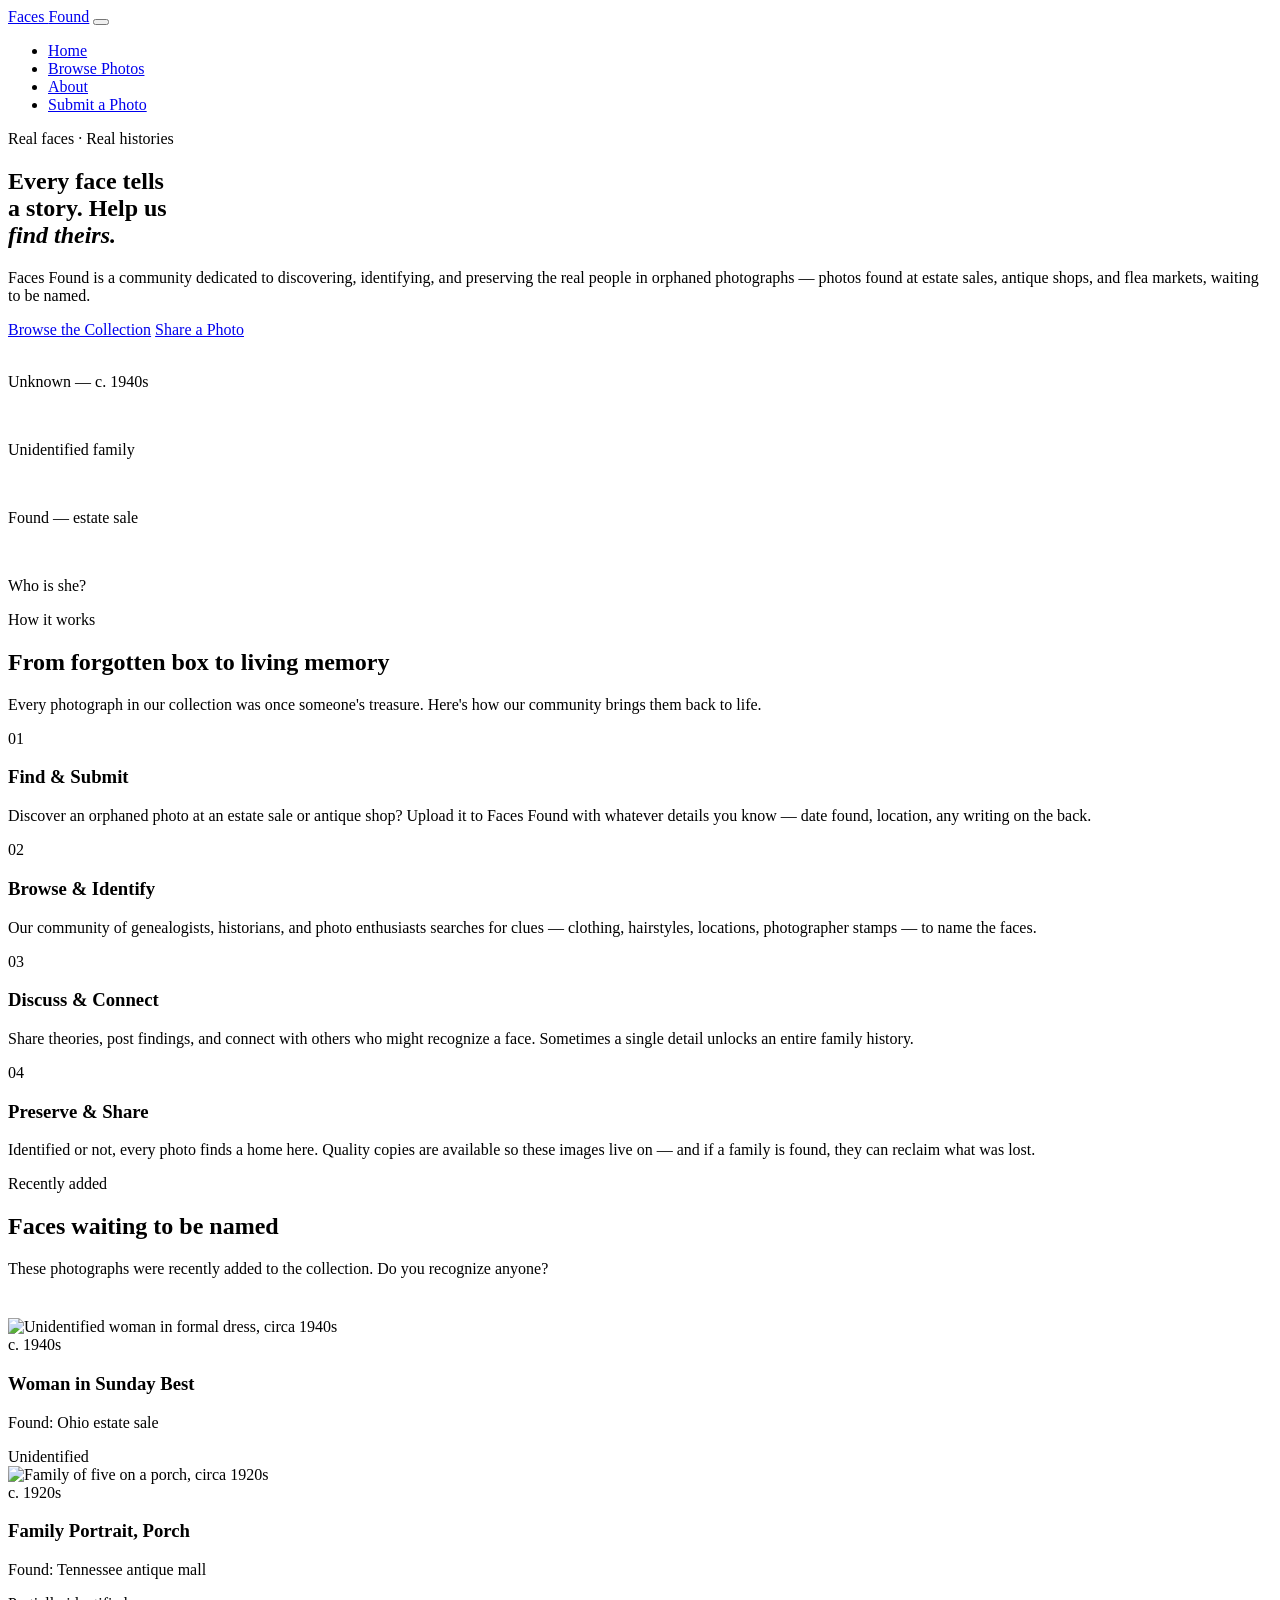
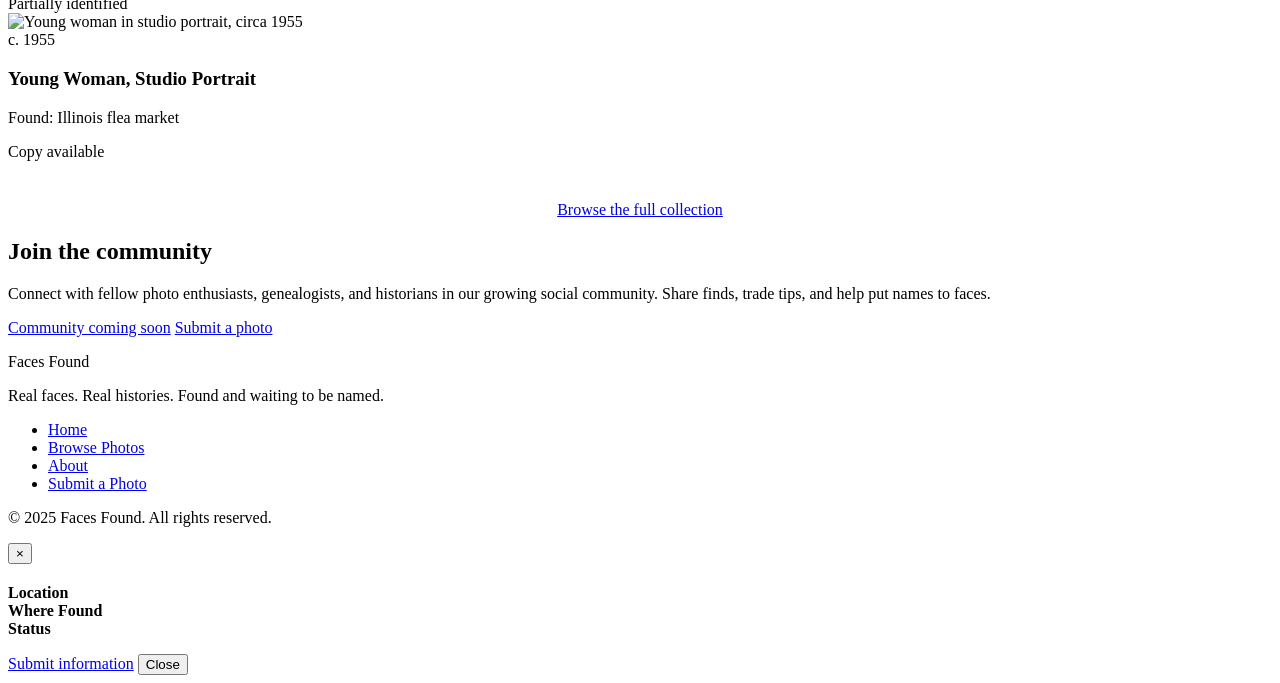
==== index.html @ 051d1e4d "Add files via upload" ====
<!DOCTYPE html>
<html lang="en">
<head>
  <meta charset="UTF-8" />
  <meta name="viewport" content="width=device-width, initial-scale=1.0" />
  <meta name="description" content="Faces Found — a community for discovering, identifying, and preserving real people in orphaned photographs found at estate sales and antique shops." />
  <title>Faces Found — Orphaned Photographs, Rediscovered</title>
  <link rel="stylesheet" href="css/style.css" />
</head>
<body>

  <!-- ── Navigation ── -->
  <nav class="nav" aria-label="Main navigation">
    <div class="nav__inner">
      <a href="index.html" class="nav__logo">Faces <span>Found</span></a>
      <button class="nav__toggle" aria-label="Toggle menu" aria-expanded="false">
        <span></span><span></span><span></span>
      </button>
      <ul class="nav__links">
        <li><a href="index.html">Home</a></li>
        <li><a href="gallery.html">Browse Photos</a></li>
        <li><a href="about.html">About</a></li>
        <li><a href="submit.html">Submit a Photo</a></li>
      </ul>
    </div>
  </nav>

  <!-- ── Hero ── -->
  <section class="hero" aria-label="Introduction">
    <div class="hero__inner">
      <div class="hero__text">
        <p class="hero__eyebrow">Real faces · Real histories</p>
        <h1 class="hero__headline">
          Every face tells<br>a story. Help us<br><em>find theirs.</em>
        </h1>
        <p class="hero__body">
          Faces Found is a community dedicated to discovering, identifying, and
          preserving the real people in orphaned photographs — photos found at
          estate sales, antique shops, and flea markets, waiting to be named.
        </p>
        <div class="hero__actions">
          <a href="gallery.html" class="btn btn--primary">Browse the Collection</a>
          <a href="submit.html" class="btn btn--outline">Share a Photo</a>
        </div>
      </div>

      <!-- Signature element: scattered polaroid cluster -->
      <div class="hero__photos" aria-hidden="true">
        <div class="hero__photo">
          <img src="https://images.unsplash.com/photo-1558618666-fcd25c85cd64?w=300&h=240&fit=crop&auto=format&q=60" alt="" />
          <p class="caption">Unknown — c. 1940s</p>
        </div>
        <div class="hero__photo">
          <img src="https://images.unsplash.com/photo-1547036967-23d11aacaee0?w=300&h=240&fit=crop&auto=format&q=60" alt="" />
          <p class="caption">Unidentified family</p>
        </div>
        <div class="hero__photo">
          <img src="https://images.unsplash.com/photo-1504198458649-3128b932f49e?w=300&h=240&fit=crop&auto=format&q=60" alt="" />
          <p class="caption">Found — estate sale</p>
        </div>
        <div class="hero__photo">
          <img src="https://images.unsplash.com/photo-1508214751196-bcfd4ca60f91?w=300&h=240&fit=crop&auto=format&q=60" alt="" />
          <p class="caption">Who is she?</p>
        </div>
      </div>
    </div>
  </section>

  <!-- ── How It Works ── -->
  <section class="section section--alt">
    <div class="container">
      <p class="section__label">How it works</p>
      <h2 class="section__title">From forgotten box to living memory</h2>
      <p class="section__sub">
        Every photograph in our collection was once someone's treasure.
        Here's how our community brings them back to life.
      </p>

      <div class="steps">
        <div class="step">
          <div class="step__number">01</div>
          <h3 class="step__title">Find &amp; Submit</h3>
          <p class="step__body">
            Discover an orphaned photo at an estate sale or antique shop?
            Upload it to Faces Found with whatever details you know — date found,
            location, any writing on the back.
          </p>
        </div>
        <div class="step">
          <div class="step__number">02</div>
          <h3 class="step__title">Browse &amp; Identify</h3>
          <p class="step__body">
            Our community of genealogists, historians, and photo enthusiasts
            searches for clues — clothing, hairstyles, locations, photographer
            stamps — to name the faces.
          </p>
        </div>
        <div class="step">
          <div class="step__number">03</div>
          <h3 class="step__title">Discuss &amp; Connect</h3>
          <p class="step__body">
            Share theories, post findings, and connect with others who might
            recognize a face. Sometimes a single detail unlocks an entire family history.
          </p>
        </div>
        <div class="step">
          <div class="step__number">04</div>
          <h3 class="step__title">Preserve &amp; Share</h3>
          <p class="step__body">
            Identified or not, every photo finds a home here. Quality copies
            are available so these images live on — and if a family is found,
            they can reclaim what was lost.
          </p>
        </div>
      </div>
    </div>
  </section>

  <!-- ── Recent Photos preview ── -->
  <section class="section">
    <div class="container">
      <p class="section__label">Recently added</p>
      <h2 class="section__title">Faces waiting to be named</h2>
      <p class="section__sub">
        These photographs were recently added to the collection.
        Do you recognize anyone?
      </p>

      <div class="gallery-grid" style="margin-top: 2.5rem;">

        <div class="photo-card"
          data-img="https://images.unsplash.com/photo-1558618666-fcd25c85cd64?w=600&h=450&fit=crop&auto=format&q=70"
          data-era="c. 1940s"
          data-title="Woman in Sunday Best"
          data-location="Unknown"
          data-found="Ohio estate sale, 2024"
          data-status="Unidentified"
          data-category="portrait"
          data-desc="A formally dressed woman, estimated mid-30s. Photo back reads only 'For Mother, with love.' Photographer stamp is partially legible — possibly a studio in the Midwest."
          tabindex="0" role="button" aria-label="View photo: Woman in Sunday Best">
          <img class="photo-card__img" src="https://images.unsplash.com/photo-1558618666-fcd25c85cd64?w=400&h=300&fit=crop&auto=format&q=60" alt="Unidentified woman in formal dress, circa 1940s" />
          <div class="photo-card__meta">
            <span class="photo-card__era">c. 1940s</span>
            <h3 class="photo-card__title">Woman in Sunday Best</h3>
            <p class="photo-card__location">Found: Ohio estate sale</p>
            <span class="photo-card__status status--unknown">Unidentified</span>
          </div>
        </div>

        <div class="photo-card"
          data-img="https://images.unsplash.com/photo-1547036967-23d11aacaee0?w=600&h=450&fit=crop&auto=format&q=70"
          data-era="c. 1920s"
          data-title="Family Portrait, Porch"
          data-location="Southern US"
          data-found="Tennessee antique mall, 2023"
          data-status="Partially identified"
          data-category="family"
          data-desc="A family of five on a farmhouse porch. The older man has been tentatively identified as matching the Johnson family of rural Tennessee, but not confirmed. Three children unidentified."
          tabindex="0" role="button" aria-label="View photo: Family Portrait, Porch">
          <img class="photo-card__img" src="https://images.unsplash.com/photo-1547036967-23d11aacaee0?w=400&h=300&fit=crop&auto=format&q=60" alt="Family of five on a porch, circa 1920s" />
          <div class="photo-card__meta">
            <span class="photo-card__era">c. 1920s</span>
            <h3 class="photo-card__title">Family Portrait, Porch</h3>
            <p class="photo-card__location">Found: Tennessee antique mall</p>
            <span class="photo-card__status status--identified">Partially identified</span>
          </div>
        </div>

        <div class="photo-card"
          data-img="https://images.unsplash.com/photo-1508214751196-bcfd4ca60f91?w=600&h=450&fit=crop&auto=format&q=70"
          data-era="c. 1955"
          data-title="Young Woman, Studio Portrait"
          data-location="Unknown"
          data-found="Illinois flea market, 2024"
          data-status="Unidentified"
          data-category="portrait"
          data-desc="Professional studio portrait. Subject appears to be late teens or early twenties. Handwritten on back: 'June 1955 — always yours.' No studio mark visible."
          tabindex="0" role="button" aria-label="View photo: Young Woman, Studio Portrait">
          <img class="photo-card__img" src="https://images.unsplash.com/photo-1508214751196-bcfd4ca60f91?w=400&h=300&fit=crop&auto=format&q=60" alt="Young woman in studio portrait, circa 1955" />
          <div class="photo-card__meta">
            <span class="photo-card__era">c. 1955</span>
            <h3 class="photo-card__title">Young Woman, Studio Portrait</h3>
            <p class="photo-card__location">Found: Illinois flea market</p>
            <span class="photo-card__status status--available">Copy available</span>
          </div>
        </div>

      </div>

      <div style="text-align:center; margin-top: 2.5rem;">
        <a href="gallery.html" class="btn btn--dark">Browse the full collection</a>
      </div>
    </div>
  </section>

  <!-- ── Community CTA ── -->
  <div class="community">
    <div class="container">
      <h2>Join the community</h2>
      <p>
        Connect with fellow photo enthusiasts, genealogists, and historians
        in our growing social community. Share finds, trade tips, and help
        put names to faces.
      </p>
      <div class="community__links">
        <a href="#" class="btn btn--primary">Community coming soon</a>
        <a href="submit.html" class="btn btn--outline">Submit a photo</a>
      </div>
    </div>
  </div>

  <!-- ── Footer ── -->
  <footer class="footer">
    <div class="container">
      <p class="footer__logo">Faces <span>Found</span></p>
      <p class="footer__tagline">Real faces. Real histories. Found and waiting to be named.</p>
      <ul class="footer__links">
        <li><a href="index.html">Home</a></li>
        <li><a href="gallery.html">Browse Photos</a></li>
        <li><a href="about.html">About</a></li>
        <li><a href="submit.html">Submit a Photo</a></li>
      </ul>
      <p class="footer__copy">&copy; 2025 Faces Found. All rights reserved.</p>
    </div>
  </footer>

  <!-- ── Photo Modal ── -->
  <div class="modal-overlay" id="photo-modal" role="dialog" aria-modal="true" aria-label="Photo detail">
    <div class="modal">
      <button class="modal__close" aria-label="Close">&times;</button>
      <img class="modal__img" src="" alt="" />
      <p class="modal__era"></p>
      <h2 class="modal__title"></h2>
      <div class="modal__details">
        <div class="modal__detail-item"><strong>Location</strong><span id="modal-location"></span></div>
        <div class="modal__detail-item"><strong>Where Found</strong><span id="modal-found"></span></div>
        <div class="modal__detail-item"><strong>Status</strong><span id="modal-status"></span></div>
      </div>
      <p class="modal__desc"></p>
      <div class="modal__actions">
        <a href="submit.html" class="btn btn--primary">Submit information</a>
        <button class="btn btn--dark" onclick="closeModal()">Close</button>
      </div>
    </div>
  </div>

  <script src="js/main.js"></script>
</body>
</html>
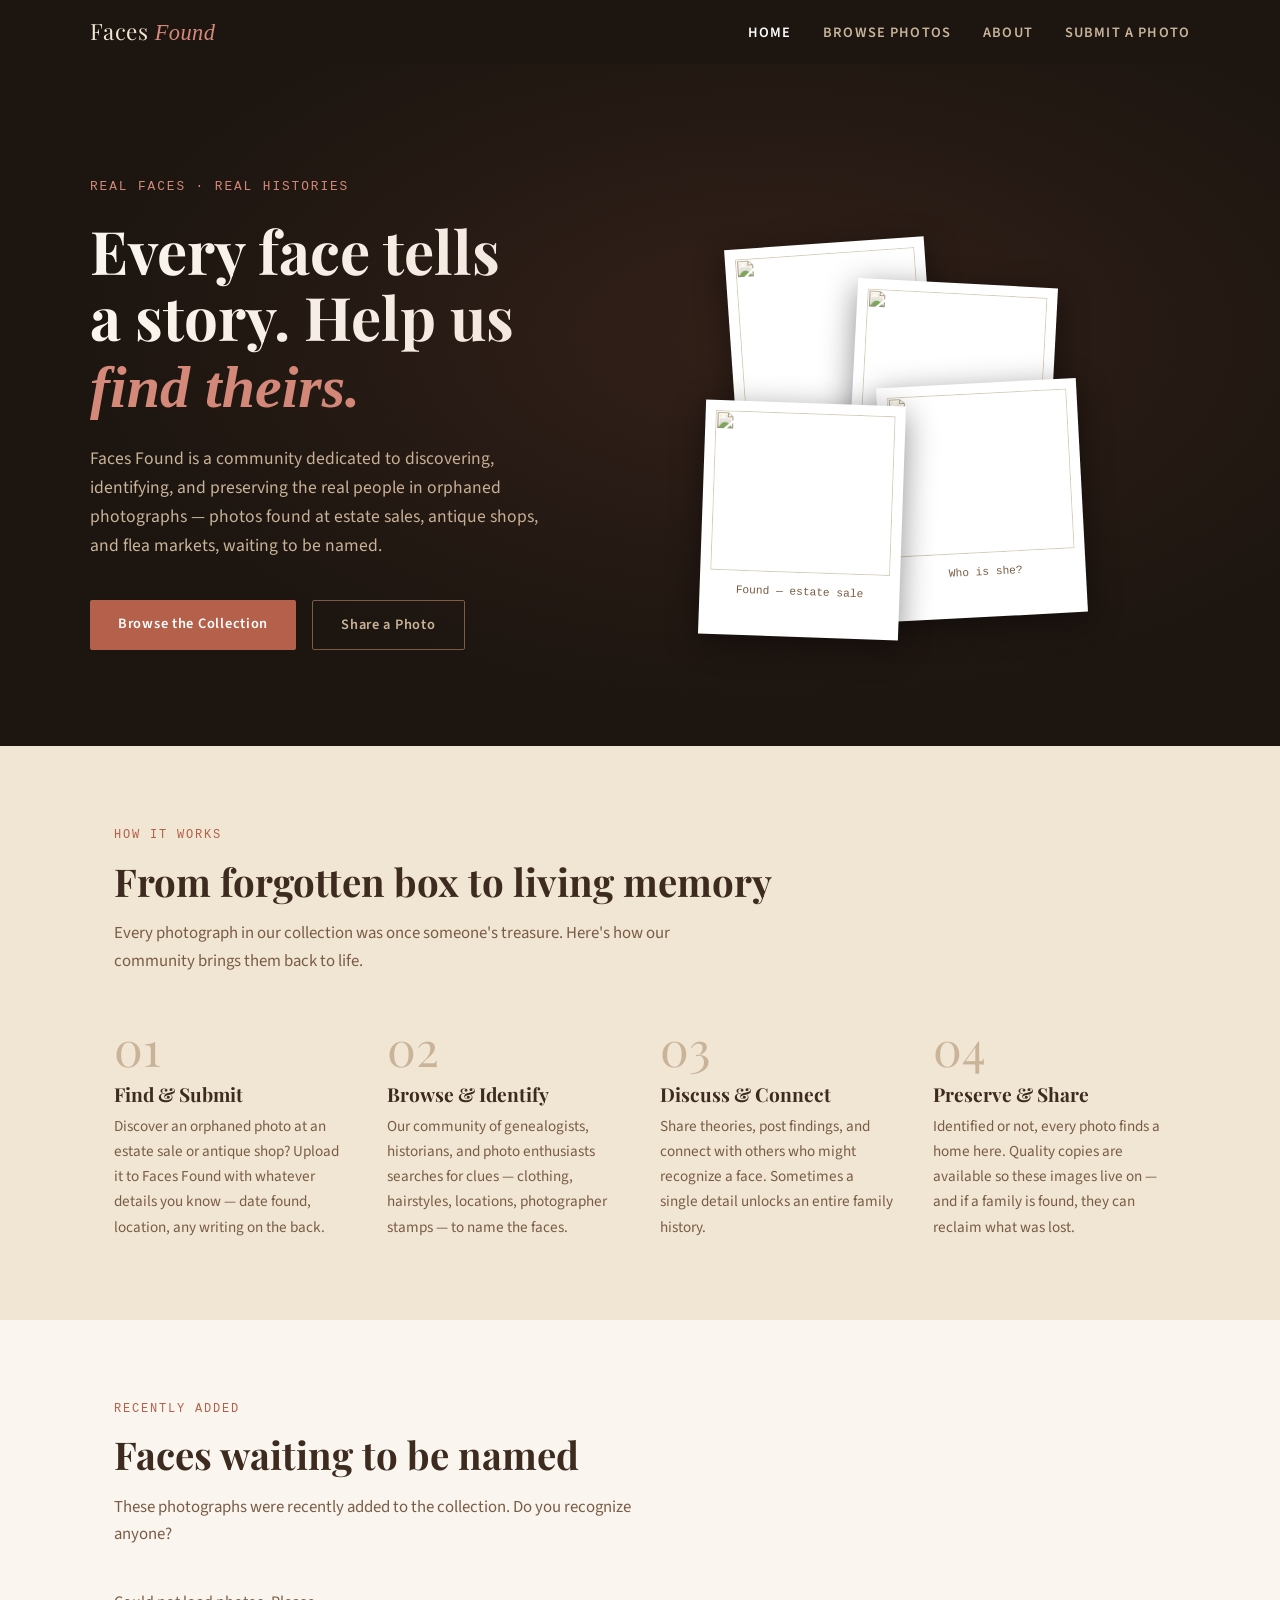
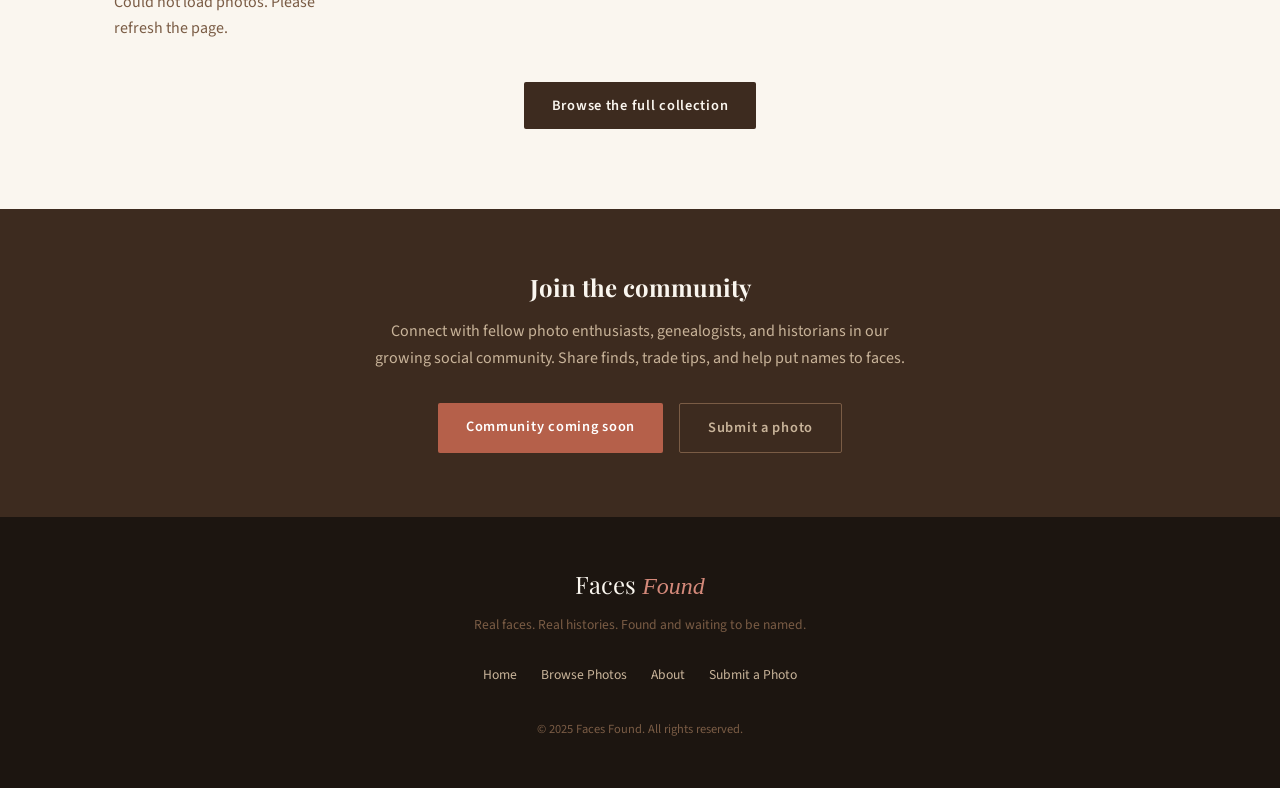
==== commit 17ea4138: "Add files via upload" ====
--- a/index.html
+++ b/index.html
@@ -126,65 +126,9 @@
         Do you recognize anyone?
       </p>
 
-      <div class="gallery-grid" style="margin-top: 2.5rem;">
-
-        <div class="photo-card"
-          data-img="https://images.unsplash.com/photo-1558618666-fcd25c85cd64?w=600&h=450&fit=crop&auto=format&q=70"
-          data-era="c. 1940s"
-          data-title="Woman in Sunday Best"
-          data-location="Unknown"
-          data-found="Ohio estate sale, 2024"
-          data-status="Unidentified"
-          data-category="portrait"
-          data-desc="A formally dressed woman, estimated mid-30s. Photo back reads only 'For Mother, with love.' Photographer stamp is partially legible — possibly a studio in the Midwest."
-          tabindex="0" role="button" aria-label="View photo: Woman in Sunday Best">
-          <img class="photo-card__img" src="https://images.unsplash.com/photo-1558618666-fcd25c85cd64?w=400&h=300&fit=crop&auto=format&q=60" alt="Unidentified woman in formal dress, circa 1940s" />
-          <div class="photo-card__meta">
-            <span class="photo-card__era">c. 1940s</span>
-            <h3 class="photo-card__title">Woman in Sunday Best</h3>
-            <p class="photo-card__location">Found: Ohio estate sale</p>
-            <span class="photo-card__status status--unknown">Unidentified</span>
-          </div>
-        </div>
-
-        <div class="photo-card"
-          data-img="https://images.unsplash.com/photo-1547036967-23d11aacaee0?w=600&h=450&fit=crop&auto=format&q=70"
-          data-era="c. 1920s"
-          data-title="Family Portrait, Porch"
-          data-location="Southern US"
-          data-found="Tennessee antique mall, 2023"
-          data-status="Partially identified"
-          data-category="family"
-          data-desc="A family of five on a farmhouse porch. The older man has been tentatively identified as matching the Johnson family of rural Tennessee, but not confirmed. Three children unidentified."
-          tabindex="0" role="button" aria-label="View photo: Family Portrait, Porch">
-          <img class="photo-card__img" src="https://images.unsplash.com/photo-1547036967-23d11aacaee0?w=400&h=300&fit=crop&auto=format&q=60" alt="Family of five on a porch, circa 1920s" />
-          <div class="photo-card__meta">
-            <span class="photo-card__era">c. 1920s</span>
-            <h3 class="photo-card__title">Family Portrait, Porch</h3>
-            <p class="photo-card__location">Found: Tennessee antique mall</p>
-            <span class="photo-card__status status--identified">Partially identified</span>
-          </div>
-        </div>
-
-        <div class="photo-card"
-          data-img="https://images.unsplash.com/photo-1508214751196-bcfd4ca60f91?w=600&h=450&fit=crop&auto=format&q=70"
-          data-era="c. 1955"
-          data-title="Young Woman, Studio Portrait"
-          data-location="Unknown"
-          data-found="Illinois flea market, 2024"
-          data-status="Unidentified"
-          data-category="portrait"
-          data-desc="Professional studio portrait. Subject appears to be late teens or early twenties. Handwritten on back: 'June 1955 — always yours.' No studio mark visible."
-          tabindex="0" role="button" aria-label="View photo: Young Woman, Studio Portrait">
-          <img class="photo-card__img" src="https://images.unsplash.com/photo-1508214751196-bcfd4ca60f91?w=400&h=300&fit=crop&auto=format&q=60" alt="Young woman in studio portrait, circa 1955" />
-          <div class="photo-card__meta">
-            <span class="photo-card__era">c. 1955</span>
-            <h3 class="photo-card__title">Young Woman, Studio Portrait</h3>
-            <p class="photo-card__location">Found: Illinois flea market</p>
-            <span class="photo-card__status status--available">Copy available</span>
-          </div>
-        </div>
-
+      <!-- Populated dynamically from Google Sheet -->
+      <div class="gallery-grid" id="home-gallery" style="margin-top: 2.5rem;">
+        <p style="color:var(--warm-mid); font-size:0.9rem;">Loading recent photos...</p>
       </div>
 
       <div style="text-align:center; margin-top: 2.5rem;">
@@ -245,5 +189,97 @@
   </div>
 
   <script src="js/main.js"></script>
+  <script>
+  // Load the 3 most recent photos from the sheet for the homepage preview
+  const SHEET_ID_HOME = '1uvy6dwvbvhBQhMo19grAXfM4XjZqIpghVo6vN5NIIJI';
+  const HOME_SHEET_URL = `https://docs.google.com/spreadsheets/d/${SHEET_ID_HOME}/gviz/tq?tqx=out:json&sheet=Sheet1`;
+
+  function driveUrlHome(raw) {
+    if (!raw) return '';
+    if (raw.includes('drive.google.com/uc') || raw.includes('lh3.googleusercontent')) return raw;
+    const match = raw.match(/[-\w]{25,}/);
+    if (match) return `https://drive.google.com/uc?export=view&id=${match[0]}`;
+    return raw;
+  }
+
+  function statusClassHome(status) {
+    if (!status) return 'status--unknown';
+    const s = status.toLowerCase();
+    if (s.includes('partially')) return 'status--identified';
+    if (s.includes('identified')) return 'status--identified';
+    if (s.includes('available')) return 'status--available';
+    return 'status--unknown';
+  }
+
+  async function loadHomeGallery() {
+    const grid = document.getElementById('home-gallery');
+    if (!grid) return;
+    try {
+      const res  = await fetch(HOME_SHEET_URL);
+      const text = await res.text();
+      const json = JSON.parse(text.match(/google\.visualization\.Query\.setResponse\(([\s\S]*)\)/)[1]);
+      const rows = json.table.rows;
+
+      if (!rows || rows.length === 0) {
+        grid.innerHTML = '<p style="color:var(--warm-mid);">No photos yet — <a href="submit.html">be the first to submit one</a>.</p>';
+        return;
+      }
+
+      // Show the 3 most recent (last 3 rows)
+      const recent = rows.slice(-3).reverse();
+      grid.innerHTML = '';
+
+      recent.forEach(row => {
+        const photo = {
+          title:    row.c[1]?.v ?? 'Untitled',
+          era:      row.c[2]?.v ?? '',
+          found:    row.c[4]?.v ?? 'Unknown',
+          status:   row.c[5]?.v ?? 'Unidentified',
+          category: row.c[6]?.v ?? '',
+          desc:     row.c[7]?.v ?? '',
+          img:      driveUrlHome(row.c[8]?.v ?? ''),
+          location: row.c[3]?.v ?? 'Unknown',
+        };
+
+        const card = document.createElement('div');
+        card.className = 'photo-card';
+        card.setAttribute('tabindex','0');
+        card.setAttribute('role','button');
+        card.setAttribute('aria-label', `View photo: ${photo.title}`);
+        card.dataset.img      = photo.img;
+        card.dataset.era      = photo.era;
+        card.dataset.title    = photo.title;
+        card.dataset.location = photo.location;
+        card.dataset.found    = photo.found;
+        card.dataset.status   = photo.status;
+        card.dataset.desc     = photo.desc;
+
+        card.innerHTML = `
+          <img class="photo-card__img" src="${photo.img}" alt="${photo.title}" loading="lazy"
+               onerror="this.src='https://via.placeholder.com/400x300/f0e6d3/7a5c45?text=Photo+unavailable'" />
+          <div class="photo-card__meta">
+            <span class="photo-card__era">${photo.era}</span>
+            <h3 class="photo-card__title">${photo.title}</h3>
+            <p class="photo-card__location">Found: ${photo.found}</p>
+            <span class="photo-card__status ${statusClassHome(photo.status)}">${photo.status}</span>
+          </div>`;
+
+        card.addEventListener('click', () => openModal({
+          img: photo.img, era: photo.era, title: photo.title,
+          location: photo.location, found: photo.found,
+          status: photo.status, desc: photo.desc
+        }));
+
+        grid.appendChild(card);
+      });
+
+    } catch(err) {
+      console.error('Home gallery error:', err);
+      grid.innerHTML = '<p style="color:var(--warm-mid);">Could not load photos. Please refresh the page.</p>';
+    }
+  }
+
+  loadHomeGallery();
+  </script>
 </body>
 </html>
--- a/css/style.css
+++ b/css/style.css
@@ -0,0 +1,642 @@
+/* ============================================
+   FACES FOUND — Global Styles
+   Palette: Deep sepia, aged paper, warm ivory,
+   dusty rose accent, ink black
+   ============================================ */
+
+@import url('https://fonts.googleapis.com/css2?family=Playfair+Display:ital,wght@0,400;0,700;1,400&family=Source+Sans+3:wght@300;400;600&family=Courier+Prime&display=swap');
+
+:root {
+  --ink:        #1c1510;
+  --sepia:      #3d2b1f;
+  --warm-mid:   #7a5c45;
+  --aged-paper: #f0e6d3;
+  --ivory:      #faf6ef;
+  --accent:     #b5604a;
+  --accent-light: #d4897a;
+  --dust:       #c9b49a;
+  --white:      #ffffff;
+
+  --font-display: 'Playfair Display', Georgia, serif;
+  --font-body:    'Source Sans 3', system-ui, sans-serif;
+  --font-mono:    'Courier Prime', 'Courier New', monospace;
+}
+
+*, *::before, *::after { box-sizing: border-box; margin: 0; padding: 0; }
+
+html { scroll-behavior: smooth; }
+
+body {
+  background: var(--ivory);
+  color: var(--ink);
+  font-family: var(--font-body);
+  font-size: 1rem;
+  line-height: 1.65;
+}
+
+img { display: block; max-width: 100%; }
+a { color: var(--accent); text-decoration: none; }
+a:hover { text-decoration: underline; }
+a:focus-visible { outline: 2px solid var(--accent); outline-offset: 3px; }
+
+/* ── Typography ── */
+h1, h2, h3, h4 {
+  font-family: var(--font-display);
+  line-height: 1.2;
+  color: var(--sepia);
+}
+
+/* ── Layout ── */
+.container {
+  max-width: 1100px;
+  margin: 0 auto;
+  padding: 0 1.5rem;
+}
+
+.section { padding: 5rem 0; }
+.section--alt { background: var(--aged-paper); }
+
+/* ── Navigation ── */
+.nav {
+  position: sticky;
+  top: 0;
+  z-index: 100;
+  background: var(--ink);
+  padding: 0 1.5rem;
+}
+
+.nav__inner {
+  max-width: 1100px;
+  margin: 0 auto;
+  display: flex;
+  align-items: center;
+  justify-content: space-between;
+  height: 64px;
+}
+
+.nav__logo {
+  font-family: var(--font-display);
+  font-size: 1.4rem;
+  color: var(--aged-paper);
+  letter-spacing: 0.02em;
+}
+
+.nav__logo span { color: var(--accent-light); font-style: italic; }
+.nav__logo:hover { text-decoration: none; color: var(--white); }
+
+.nav__links {
+  display: flex;
+  gap: 2rem;
+  list-style: none;
+}
+
+.nav__links a {
+  color: var(--dust);
+  font-size: 0.9rem;
+  font-weight: 600;
+  letter-spacing: 0.08em;
+  text-transform: uppercase;
+  transition: color 0.2s;
+}
+
+.nav__links a:hover,
+.nav__links a.active {
+  color: var(--white);
+  text-decoration: none;
+}
+
+/* Mobile nav toggle */
+.nav__toggle {
+  display: none;
+  flex-direction: column;
+  gap: 5px;
+  background: none;
+  border: none;
+  cursor: pointer;
+  padding: 4px;
+}
+
+.nav__toggle span {
+  display: block;
+  width: 24px;
+  height: 2px;
+  background: var(--dust);
+  transition: all 0.2s;
+}
+
+/* ── Hero ── */
+.hero {
+  background: var(--ink);
+  padding: 7rem 1.5rem 6rem;
+  position: relative;
+  overflow: hidden;
+}
+
+/* Decorative grain overlay feel */
+.hero::before {
+  content: '';
+  position: absolute;
+  inset: 0;
+  background: radial-gradient(ellipse at 60% 40%, rgba(181,96,74,0.15) 0%, transparent 65%);
+  pointer-events: none;
+}
+
+.hero__inner {
+  max-width: 1100px;
+  margin: 0 auto;
+  display: grid;
+  grid-template-columns: 1fr 1fr;
+  gap: 4rem;
+  align-items: center;
+}
+
+.hero__eyebrow {
+  font-family: var(--font-mono);
+  font-size: 0.8rem;
+  color: var(--accent-light);
+  letter-spacing: 0.15em;
+  text-transform: uppercase;
+  margin-bottom: 1.25rem;
+}
+
+.hero__headline {
+  font-family: var(--font-display);
+  font-size: clamp(2.5rem, 5vw, 3.75rem);
+  color: var(--ivory);
+  line-height: 1.1;
+  margin-bottom: 1.5rem;
+}
+
+.hero__headline em {
+  color: var(--accent-light);
+  font-style: italic;
+}
+
+.hero__body {
+  font-size: 1.1rem;
+  color: var(--dust);
+  margin-bottom: 2.5rem;
+  max-width: 480px;
+}
+
+.hero__actions {
+  display: flex;
+  gap: 1rem;
+  flex-wrap: wrap;
+}
+
+/* Signature element: stacked polaroid-style photo cluster */
+.hero__photos {
+  position: relative;
+  height: 380px;
+}
+
+.hero__photo {
+  position: absolute;
+  background: var(--white);
+  padding: 10px 10px 36px;
+  box-shadow: 0 8px 32px rgba(0,0,0,0.45);
+  width: 200px;
+}
+
+.hero__photo img {
+  width: 100%;
+  height: 160px;
+  object-fit: cover;
+  filter: sepia(40%) contrast(0.95);
+}
+
+.hero__photo .caption {
+  margin-top: 10px;
+  font-family: var(--font-mono);
+  font-size: 0.7rem;
+  color: var(--warm-mid);
+  text-align: center;
+}
+
+.hero__photo:nth-child(1) { top: 20px;  left: 60px;  rotate: -4deg; z-index: 1; }
+.hero__photo:nth-child(2) { top: 60px;  left: 180px; rotate:  3deg; z-index: 2; }
+.hero__photo:nth-child(3) { top: 180px; left: 30px;  rotate:  2deg; z-index: 3; }
+.hero__photo:nth-child(4) { top: 160px; left: 210px; rotate: -3deg; z-index: 2; }
+
+/* ── Buttons ── */
+.btn {
+  display: inline-block;
+  padding: 0.75rem 1.75rem;
+  font-family: var(--font-body);
+  font-weight: 600;
+  font-size: 0.9rem;
+  letter-spacing: 0.05em;
+  border-radius: 2px;
+  transition: all 0.2s;
+  cursor: pointer;
+  border: none;
+}
+
+.btn--primary {
+  background: var(--accent);
+  color: var(--white);
+}
+
+.btn--primary:hover {
+  background: #9e4f3b;
+  text-decoration: none;
+  color: var(--white);
+}
+
+.btn--outline {
+  background: transparent;
+  color: var(--dust);
+  border: 1px solid var(--warm-mid);
+}
+
+.btn--outline:hover {
+  border-color: var(--dust);
+  color: var(--white);
+  text-decoration: none;
+}
+
+.btn--dark {
+  background: var(--sepia);
+  color: var(--ivory);
+}
+
+.btn--dark:hover {
+  background: var(--ink);
+  text-decoration: none;
+  color: var(--ivory);
+}
+
+/* ── How It Works ── */
+.steps {
+  display: grid;
+  grid-template-columns: repeat(auto-fit, minmax(200px, 1fr));
+  gap: 2.5rem;
+  margin-top: 3rem;
+}
+
+.step__number {
+  font-family: var(--font-display);
+  font-size: 3rem;
+  color: var(--dust);
+  line-height: 1;
+  margin-bottom: 0.75rem;
+}
+
+.step__title {
+  font-family: var(--font-display);
+  font-size: 1.2rem;
+  color: var(--sepia);
+  margin-bottom: 0.5rem;
+}
+
+.step__body {
+  font-size: 0.95rem;
+  color: var(--warm-mid);
+}
+
+/* ── Section headings ── */
+.section__label {
+  font-family: var(--font-mono);
+  font-size: 0.75rem;
+  letter-spacing: 0.15em;
+  text-transform: uppercase;
+  color: var(--accent);
+  margin-bottom: 0.75rem;
+}
+
+.section__title {
+  font-size: clamp(1.75rem, 3vw, 2.5rem);
+  margin-bottom: 1rem;
+}
+
+.section__sub {
+  font-size: 1.05rem;
+  color: var(--warm-mid);
+  max-width: 560px;
+}
+
+/* ── Gallery ── */
+.gallery-grid {
+  display: grid;
+  grid-template-columns: repeat(auto-fill, minmax(240px, 1fr));
+  gap: 1.5rem;
+  margin-top: 3rem;
+}
+
+.photo-card {
+  background: var(--white);
+  padding: 10px 10px 20px;
+  box-shadow: 0 2px 12px rgba(28,21,16,0.12);
+  transition: transform 0.25s, box-shadow 0.25s;
+  cursor: pointer;
+}
+
+.photo-card:hover {
+  transform: translateY(-4px) rotate(0.5deg);
+  box-shadow: 0 8px 28px rgba(28,21,16,0.2);
+}
+
+.photo-card__img {
+  width: 100%;
+  aspect-ratio: 4/3;
+  object-fit: cover;
+  filter: sepia(30%) contrast(0.95) brightness(0.97);
+}
+
+.photo-card__meta {
+  margin-top: 12px;
+  padding: 0 4px;
+}
+
+.photo-card__era {
+  font-family: var(--font-mono);
+  font-size: 0.7rem;
+  color: var(--accent);
+  letter-spacing: 0.1em;
+  text-transform: uppercase;
+}
+
+.photo-card__title {
+  font-family: var(--font-display);
+  font-size: 1rem;
+  color: var(--sepia);
+  margin: 2px 0 4px;
+}
+
+.photo-card__location {
+  font-size: 0.8rem;
+  color: var(--warm-mid);
+}
+
+.photo-card__status {
+  display: inline-block;
+  margin-top: 8px;
+  font-size: 0.7rem;
+  font-weight: 600;
+  letter-spacing: 0.08em;
+  text-transform: uppercase;
+  padding: 2px 8px;
+  border-radius: 2px;
+}
+
+.status--unknown { background: #f3ede5; color: var(--warm-mid); }
+.status--identified { background: #e8f3e8; color: #3a6b3a; }
+.status--available { background: #fdf0ed; color: var(--accent); }
+
+/* Filter bar */
+.filter-bar {
+  display: flex;
+  gap: 0.75rem;
+  flex-wrap: wrap;
+  margin-top: 2rem;
+}
+
+.filter-btn {
+  padding: 0.4rem 1rem;
+  font-size: 0.82rem;
+  font-weight: 600;
+  letter-spacing: 0.06em;
+  border: 1px solid var(--dust);
+  background: transparent;
+  color: var(--warm-mid);
+  border-radius: 2px;
+  cursor: pointer;
+  transition: all 0.15s;
+}
+
+.filter-btn:hover,
+.filter-btn.active {
+  background: var(--sepia);
+  border-color: var(--sepia);
+  color: var(--ivory);
+}
+
+/* ── Community banner ── */
+.community {
+  background: var(--sepia);
+  padding: 4rem 1.5rem;
+  text-align: center;
+}
+
+.community h2 { color: var(--ivory); margin-bottom: 1rem; }
+.community p  { color: var(--dust); margin-bottom: 2rem; max-width: 540px; margin-left: auto; margin-right: auto; }
+
+.community__links {
+  display: flex;
+  gap: 1rem;
+  justify-content: center;
+  flex-wrap: wrap;
+}
+
+/* ── Contact / Submit form ── */
+.form-grid {
+  display: grid;
+  grid-template-columns: 1fr 1fr;
+  gap: 1.5rem;
+  margin-top: 2.5rem;
+}
+
+.form-group {
+  display: flex;
+  flex-direction: column;
+  gap: 0.4rem;
+}
+
+.form-group--full { grid-column: 1 / -1; }
+
+label {
+  font-size: 0.82rem;
+  font-weight: 600;
+  letter-spacing: 0.07em;
+  text-transform: uppercase;
+  color: var(--sepia);
+}
+
+input, textarea, select {
+  font-family: var(--font-body);
+  font-size: 0.95rem;
+  padding: 0.65rem 0.85rem;
+  border: 1px solid var(--dust);
+  background: var(--white);
+  color: var(--ink);
+  border-radius: 2px;
+  transition: border-color 0.2s;
+  width: 100%;
+}
+
+input:focus, textarea:focus, select:focus {
+  outline: none;
+  border-color: var(--accent);
+}
+
+textarea { resize: vertical; min-height: 120px; }
+
+/* ── Footer ── */
+.footer {
+  background: var(--ink);
+  color: var(--dust);
+  padding: 3rem 1.5rem;
+  text-align: center;
+}
+
+.footer__logo {
+  font-family: var(--font-display);
+  font-size: 1.5rem;
+  color: var(--ivory);
+  margin-bottom: 0.5rem;
+}
+
+.footer__logo span { color: var(--accent-light); font-style: italic; }
+
+.footer__tagline {
+  font-size: 0.85rem;
+  color: var(--warm-mid);
+  margin-bottom: 1.5rem;
+}
+
+.footer__links {
+  display: flex;
+  gap: 1.5rem;
+  justify-content: center;
+  flex-wrap: wrap;
+  list-style: none;
+  margin-bottom: 2rem;
+}
+
+.footer__links a {
+  font-size: 0.85rem;
+  color: var(--dust);
+  transition: color 0.2s;
+}
+
+.footer__links a:hover { color: var(--white); text-decoration: none; }
+
+.footer__copy {
+  font-size: 0.78rem;
+  color: var(--warm-mid);
+}
+
+/* ── Page header (inner pages) ── */
+.page-header {
+  background: var(--ink);
+  padding: 4rem 1.5rem 3.5rem;
+  text-align: center;
+}
+
+.page-header h1 { color: var(--ivory); font-size: clamp(2rem, 4vw, 3rem); }
+.page-header p  { color: var(--dust); margin-top: 0.75rem; font-size: 1.05rem; }
+
+/* ── About page ── */
+.about-grid {
+  display: grid;
+  grid-template-columns: 1fr 1fr;
+  gap: 4rem;
+  align-items: start;
+}
+
+.about-values {
+  display: flex;
+  flex-direction: column;
+  gap: 2rem;
+  margin-top: 2rem;
+}
+
+.value__title {
+  font-family: var(--font-display);
+  font-size: 1.1rem;
+  color: var(--sepia);
+  margin-bottom: 0.3rem;
+}
+
+.value__body { font-size: 0.95rem; color: var(--warm-mid); }
+
+/* ── Modal (photo detail) ── */
+.modal-overlay {
+  display: none;
+  position: fixed;
+  inset: 0;
+  background: rgba(28,21,16,0.85);
+  z-index: 1000;
+  padding: 2rem 1rem;
+  overflow-y: auto;
+}
+
+.modal-overlay.open { display: flex; align-items: center; justify-content: center; }
+
+.modal {
+  background: var(--ivory);
+  max-width: 720px;
+  width: 100%;
+  padding: 2rem;
+  position: relative;
+}
+
+.modal__close {
+  position: absolute;
+  top: 1rem;
+  right: 1rem;
+  background: none;
+  border: none;
+  font-size: 1.5rem;
+  cursor: pointer;
+  color: var(--warm-mid);
+  line-height: 1;
+}
+
+.modal__close:hover { color: var(--ink); }
+
+.modal__img {
+  width: 100%;
+  max-height: 400px;
+  object-fit: cover;
+  filter: sepia(25%);
+  margin-bottom: 1.5rem;
+}
+
+.modal__era {
+  font-family: var(--font-mono);
+  font-size: 0.75rem;
+  color: var(--accent);
+  letter-spacing: 0.1em;
+  text-transform: uppercase;
+}
+
+.modal__title {
+  font-size: 1.6rem;
+  color: var(--sepia);
+  margin: 0.4rem 0 0.75rem;
+}
+
+.modal__details {
+  display: flex;
+  gap: 2rem;
+  flex-wrap: wrap;
+  margin-bottom: 1rem;
+  padding-bottom: 1rem;
+  border-bottom: 1px solid var(--dust);
+}
+
+.modal__detail-item { font-size: 0.88rem; color: var(--warm-mid); }
+.modal__detail-item strong { display: block; color: var(--sepia); font-size: 0.75rem; text-transform: uppercase; letter-spacing: 0.07em; }
+
+.modal__desc { font-size: 0.95rem; color: var(--warm-mid); margin-bottom: 1.5rem; }
+
+.modal__actions { display: flex; gap: 1rem; flex-wrap: wrap; }
+
+/* ── Responsive ── */
+@media (max-width: 768px) {
+  .hero__inner { grid-template-columns: 1fr; }
+  .hero__photos { display: none; }
+  .about-grid { grid-template-columns: 1fr; gap: 2rem; }
+  .form-grid { grid-template-columns: 1fr; }
+  .nav__links { display: none; flex-direction: column; position: absolute; top: 64px; left: 0; right: 0; background: var(--ink); padding: 1rem 1.5rem 1.5rem; gap: 1rem; }
+  .nav__links.open { display: flex; }
+  .nav__toggle { display: flex; }
+  .nav { position: relative; }
+  .steps { grid-template-columns: 1fr; }
+}
+
+@media (prefers-reduced-motion: reduce) {
+  *, *::before, *::after { transition: none !important; animation: none !important; }
+}
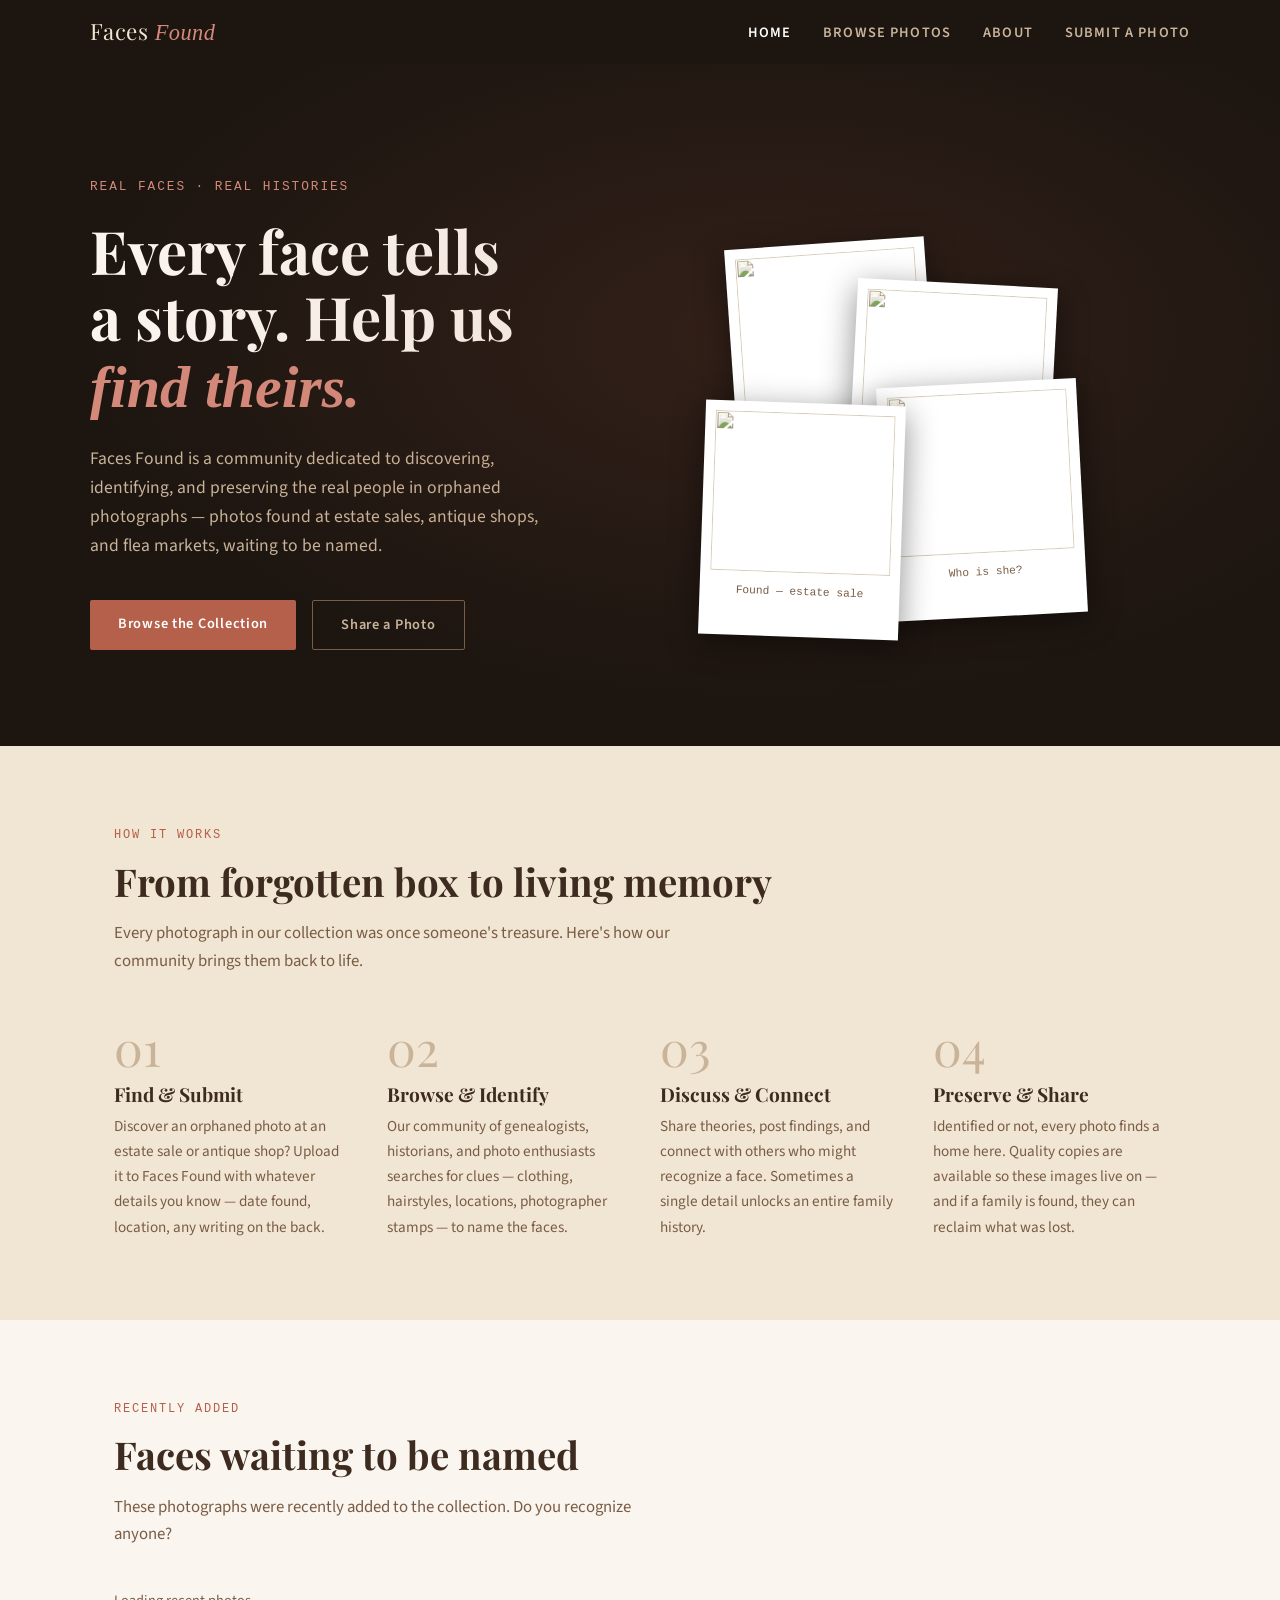
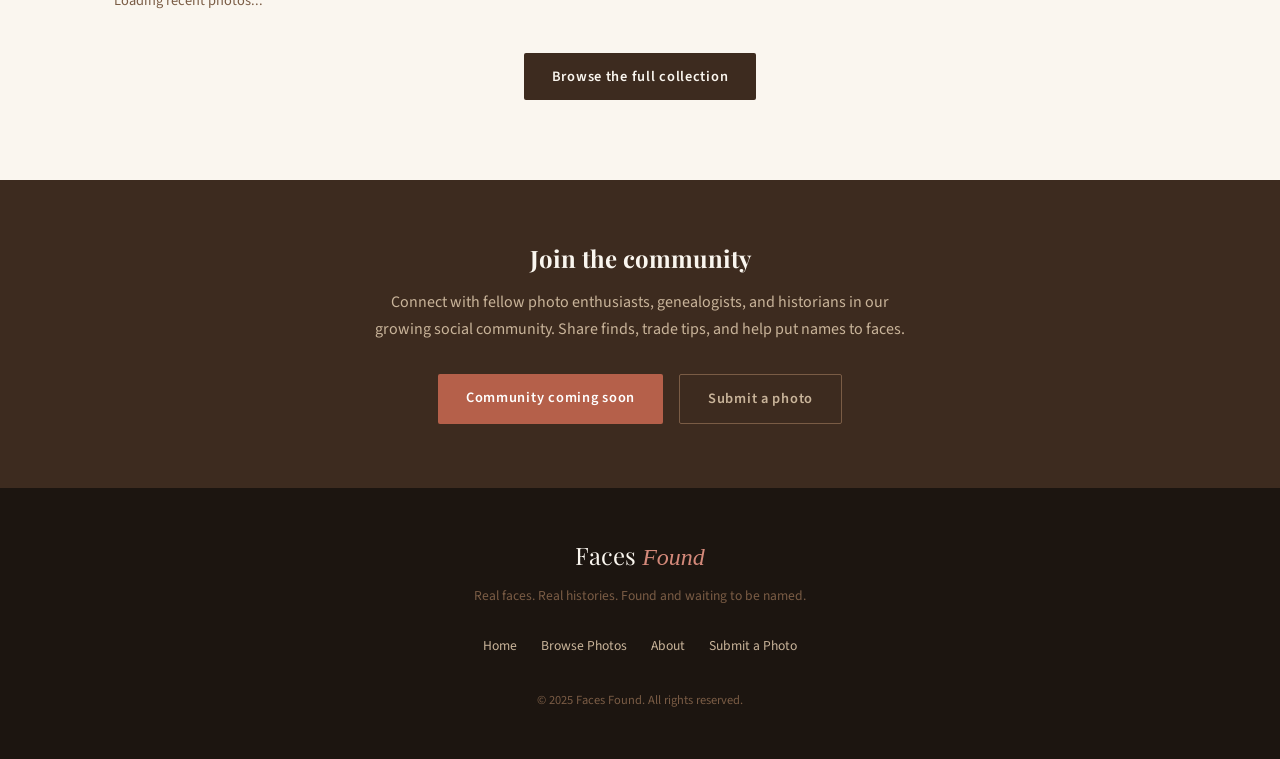
==== commit 50512359: "Add files via upload" ====
--- a/index.html
+++ b/index.html
@@ -189,85 +189,80 @@
   </div>
 
   <script src="js/main.js"></script>
-  <script>
-  // Load the 3 most recent photos from the sheet for the homepage preview
-  const SHEET_ID_HOME = '1uvy6dwvbvhBQhMo19grAXfM4XjZqIpghVo6vN5NIIJI';
-  const HOME_SHEET_URL = `https://docs.google.com/spreadsheets/d/${SHEET_ID_HOME}/gviz/tq?tqx=out:json&sheet=Sheet1`;
-
-  function driveUrlHome(raw) {
-    if (!raw) return '';
-    if (raw.includes('drive.google.com/uc') || raw.includes('lh3.googleusercontent')) return raw;
-    const match = raw.match(/[-\w]{25,}/);
-    if (match) return `https://drive.google.com/uc?export=view&id=${match[0]}`;
-    return raw;
-  }
+  <script type="module">
+  import { supabase } from './js/supabase-client.js';
 
   function statusClassHome(status) {
     if (!status) return 'status--unknown';
-    const s = status.toLowerCase();
-    if (s.includes('partially')) return 'status--identified';
-    if (s.includes('identified')) return 'status--identified';
-    if (s.includes('available')) return 'status--available';
+    if (status === 'identified' || status === 'partially_identified') return 'status--identified';
     return 'status--unknown';
+  }
+
+  function statusLabelHome(status) {
+    switch(status) {
+      case 'identified':           return 'Identified';
+      case 'partially_identified': return 'Partially identified';
+      default:                     return 'Unidentified';
+    }
+  }
+
+  function photoUrlHome(path) {
+    if (!path) return 'https://via.placeholder.com/400x300/f0e6d3/7a5c45?text=No+image';
+    if (path.startsWith('http')) return path;
+    const { data } = supabase.storage.from('photos').getPublicUrl(path);
+    return data?.publicUrl || '';
   }
 
   async function loadHomeGallery() {
     const grid = document.getElementById('home-gallery');
     if (!grid) return;
+
     try {
-      const res  = await fetch(HOME_SHEET_URL);
-      const text = await res.text();
-      const json = JSON.parse(text.match(/google\.visualization\.Query\.setResponse\(([\s\S]*)\)/)[1]);
-      const rows = json.table.rows;
-
-      if (!rows || rows.length === 0) {
+      const { data: photos, error } = await supabase
+        .from('gallery_photos')
+        .select('*')
+        .order('created_at', { ascending: false })
+        .limit(3);
+
+      if (error) throw error;
+
+      if (!photos || photos.length === 0) {
         grid.innerHTML = '<p style="color:var(--warm-mid);">No photos yet — <a href="submit.html">be the first to submit one</a>.</p>';
         return;
       }
 
-      // Show the 3 most recent (last 3 rows)
-      const recent = rows.slice(-3).reverse();
       grid.innerHTML = '';
 
-      recent.forEach(row => {
-        const photo = {
-          title:    row.c[1]?.v ?? 'Untitled',
-          era:      row.c[2]?.v ?? '',
-          found:    row.c[4]?.v ?? 'Unknown',
-          status:   row.c[5]?.v ?? 'Unidentified',
-          category: row.c[6]?.v ?? '',
-          desc:     row.c[7]?.v ?? '',
-          img:      driveUrlHome(row.c[8]?.v ?? ''),
-          location: row.c[3]?.v ?? 'Unknown',
-        };
-
+      photos.forEach(photo => {
+        const imgUrl = photoUrlHome(photo.image_front);
         const card = document.createElement('div');
         card.className = 'photo-card';
         card.setAttribute('tabindex','0');
         card.setAttribute('role','button');
         card.setAttribute('aria-label', `View photo: ${photo.title}`);
-        card.dataset.img      = photo.img;
-        card.dataset.era      = photo.era;
-        card.dataset.title    = photo.title;
-        card.dataset.location = photo.location;
-        card.dataset.found    = photo.found;
-        card.dataset.status   = photo.status;
-        card.dataset.desc     = photo.desc;
+        card.dataset.img      = imgUrl;
+        card.dataset.era      = photo.era         || '';
+        card.dataset.title    = photo.title       || 'Untitled';
+        card.dataset.location = photo.location    || 'Unknown';
+        card.dataset.found    = photo.found_where || 'Unknown';
+        card.dataset.status   = statusLabelHome(photo.status);
+        card.dataset.desc     = photo.description || '';
 
         card.innerHTML = `
-          <img class="photo-card__img" src="${photo.img}" alt="${photo.title}" loading="lazy"
+          <img class="photo-card__img" src="${imgUrl}" alt="${photo.title}" loading="lazy"
                onerror="this.src='https://via.placeholder.com/400x300/f0e6d3/7a5c45?text=Photo+unavailable'" />
           <div class="photo-card__meta">
-            <span class="photo-card__era">${photo.era}</span>
-            <h3 class="photo-card__title">${photo.title}</h3>
-            <p class="photo-card__location">Found: ${photo.found}</p>
-            <span class="photo-card__status ${statusClassHome(photo.status)}">${photo.status}</span>
+            <span class="photo-card__era">${photo.era || ''}</span>
+            <h3 class="photo-card__title">${photo.title || 'Untitled'}</h3>
+            <p class="photo-card__location">Found: ${photo.found_where || 'Unknown'}</p>
+            <span class="photo-card__status ${statusClassHome(photo.status)}">${statusLabelHome(photo.status)}</span>
           </div>`;
 
         card.addEventListener('click', () => openModal({
-          img: photo.img, era: photo.era, title: photo.title,
-          location: photo.location, found: photo.found,
-          status: photo.status, desc: photo.desc
+          img: card.dataset.img, era: card.dataset.era,
+          title: card.dataset.title, location: card.dataset.location,
+          found: card.dataset.found, status: card.dataset.status,
+          desc: card.dataset.desc
         }));
 
         grid.appendChild(card);
@@ -275,7 +270,7 @@
 
     } catch(err) {
       console.error('Home gallery error:', err);
-      grid.innerHTML = '<p style="color:var(--warm-mid);">Could not load photos. Please refresh the page.</p>';
+      grid.innerHTML = '<p style="color:var(--warm-mid);">Could not load photos. Please refresh.</p>';
     }
   }
 
